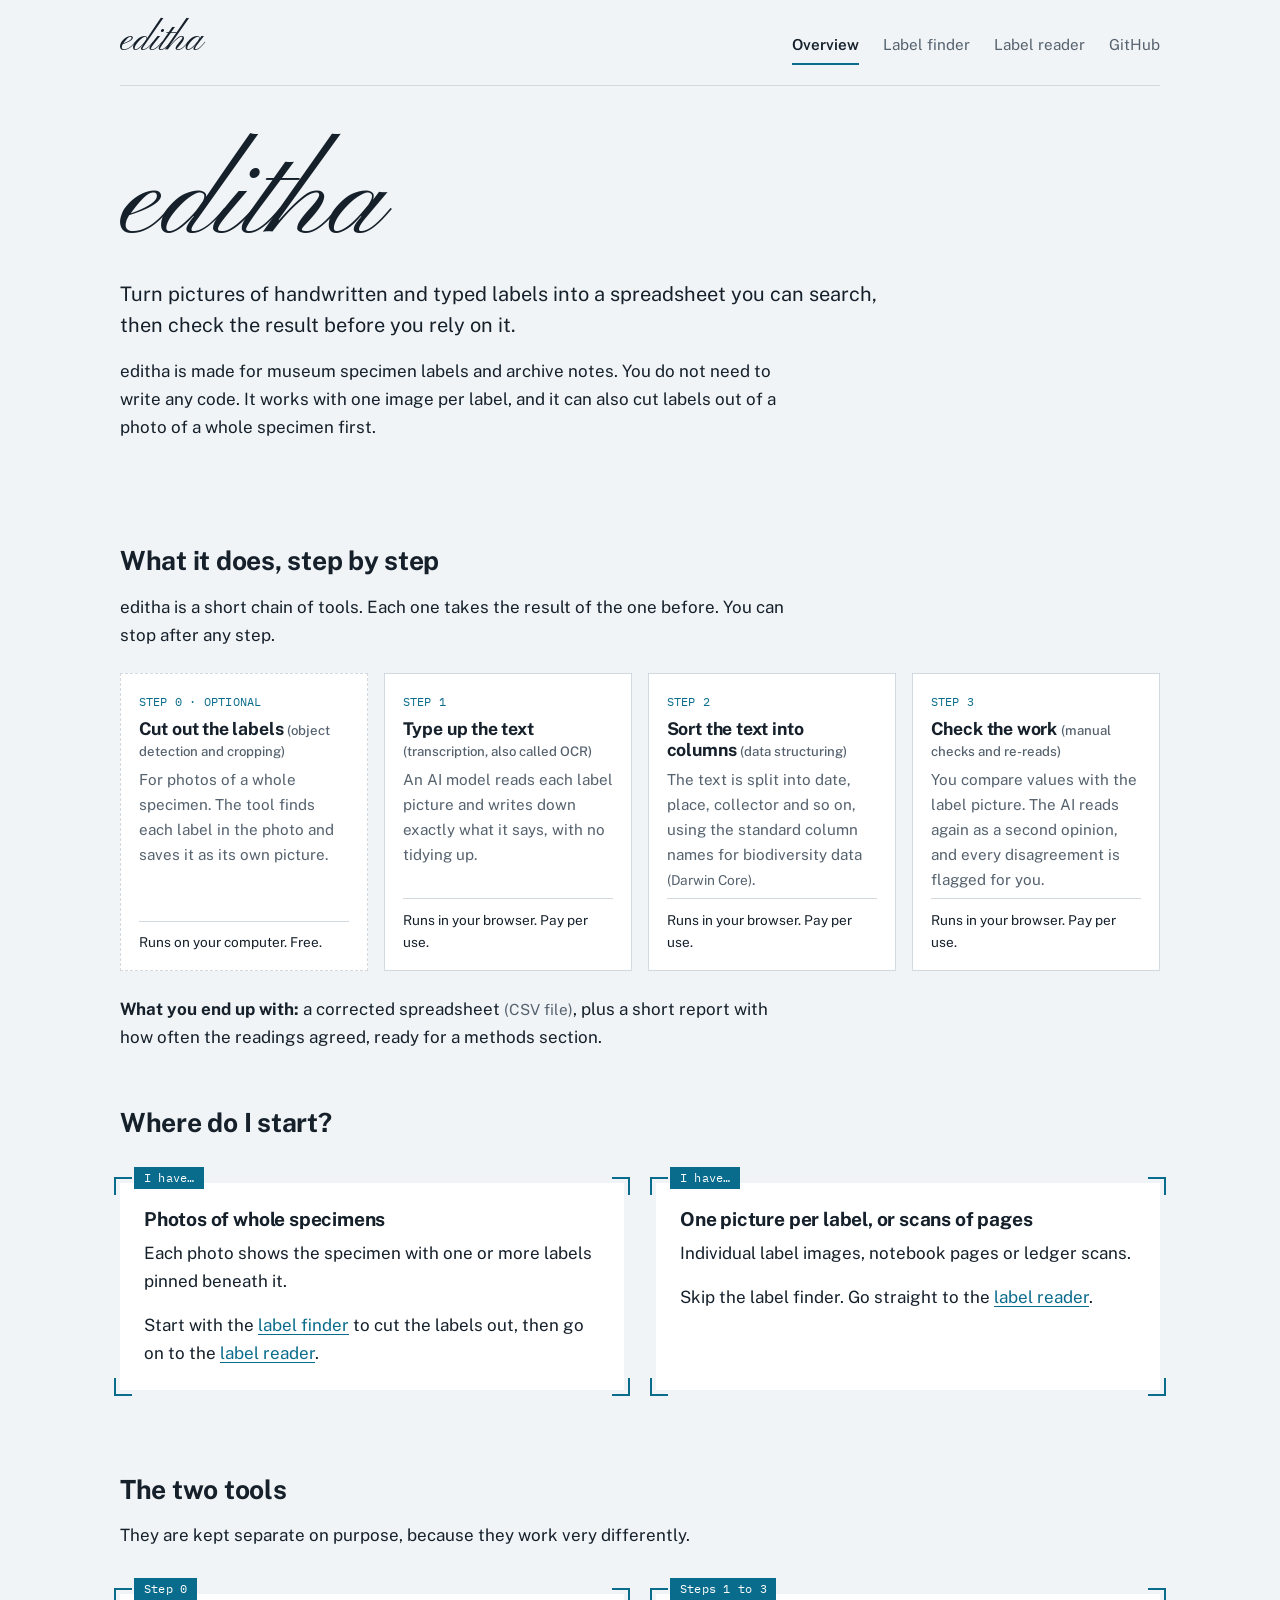
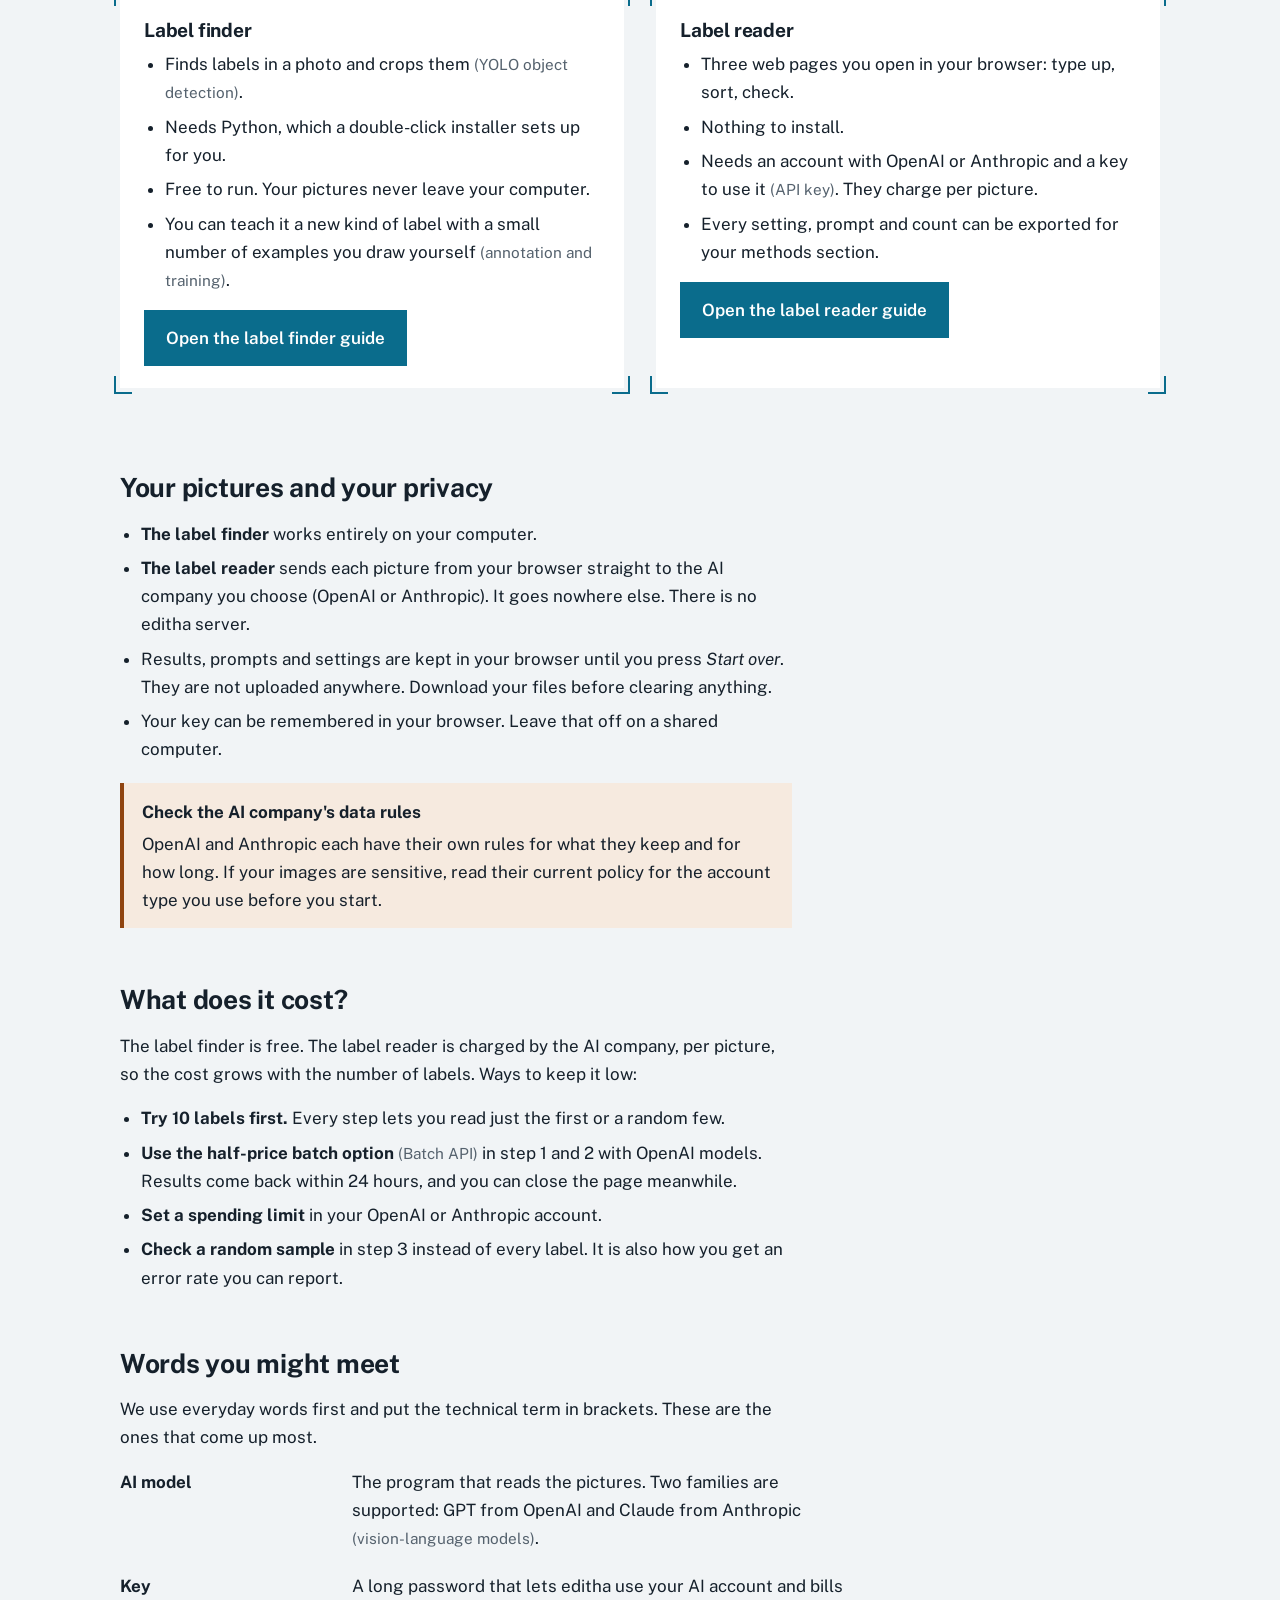
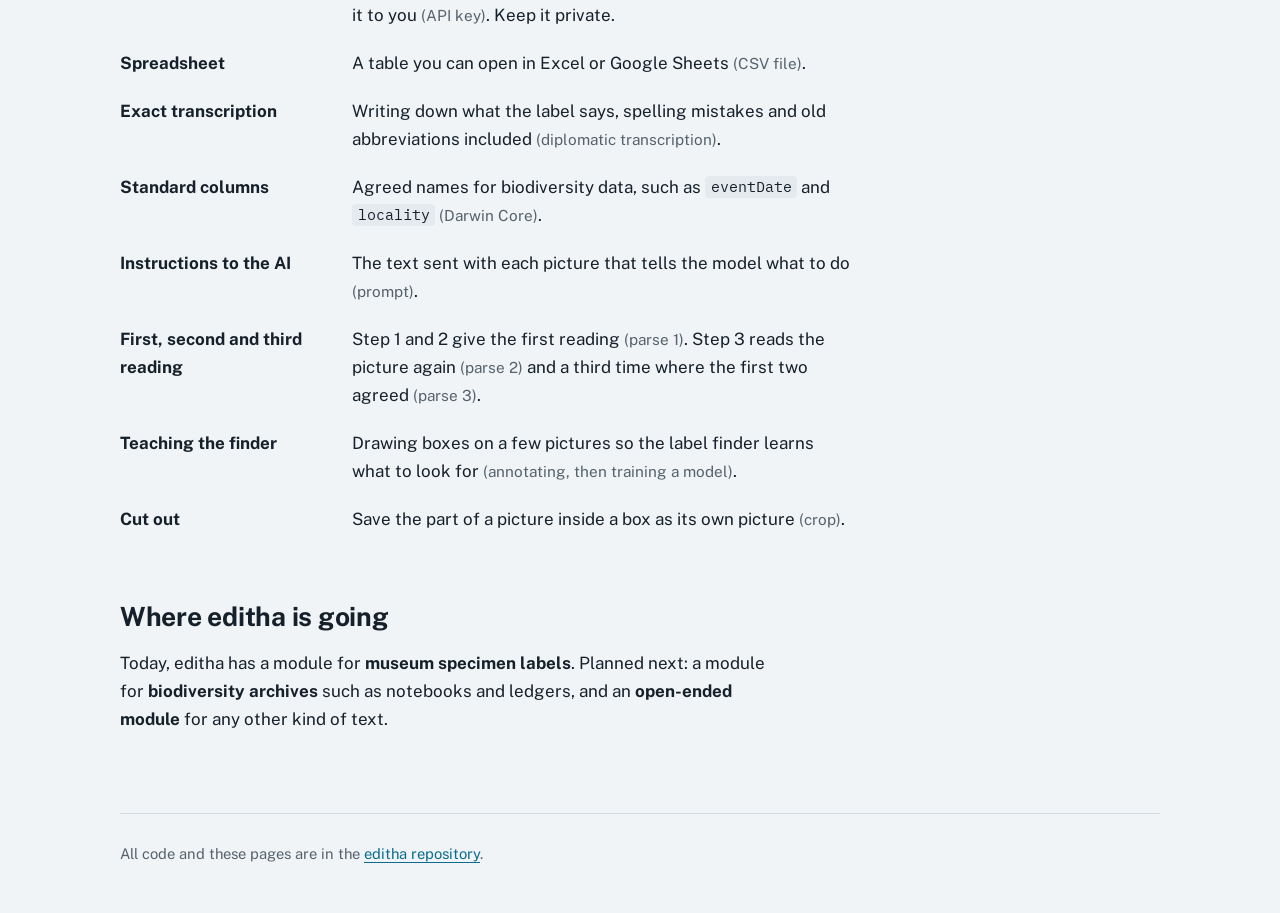
==== docs/index.html @ 1c36fdea "Add companion website: overview, label finder guide, label reader guide Static pages in docs/ writte" ====
<!doctype html>
<html lang="en">
<head>
<meta charset="utf-8">
<meta name="viewport" content="width=device-width, initial-scale=1, viewport-fit=cover">
<meta name="claude:viewport-fit-sides" content="cover">
<title>editha guides</title>
<link rel="preconnect" href="https://fonts.googleapis.com">
<link rel="preconnect" href="https://fonts.gstatic.com" crossorigin>
<link href="https://fonts.googleapis.com/css2?family=IBM+Plex+Mono:wght@500&family=Pinyon+Script&family=Public+Sans:wght@400;500;600;700&display=swap" rel="stylesheet">
<link rel="stylesheet" href="style.css">
</head>
<body>
<div class="wrap">

<header class="site-head">
  <a class="wordmark" href="index.html">editha</a>
  <nav class="site-nav" aria-label="Main">
    <a href="index.html" aria-current="page">Overview</a>
    <a href="label-finder.html">Label finder</a>
    <a href="label-reader.html">Label reader</a>
    <a href="https://github.com/montejo-kovacevich-lab/editha">GitHub</a>
  </nav>
</header>

<main>
<section class="hero">
  <h1 class="script">editha</h1>
  <p class="lede">Turn pictures of handwritten and typed labels into a spreadsheet you can search, then check the result before you rely on it.</p>
  <p class="prose">editha is made for museum specimen labels and archive notes. You do not need to write any code. It works with one image per label, and it can also cut labels out of a photo of a whole specimen first.</p>
</section>

<section aria-labelledby="what">
  <h2 id="what">What it does, step by step</h2>
  <p class="prose">editha is a short chain of tools. Each one takes the result of the one before. You can stop after any step.</p>
  <ol class="flow">
    <li class="optional">
      <span class="k">STEP 0 · OPTIONAL</span>
      <h3>Cut out the labels <span class="j">(object detection and cropping)</span></h3>
      <p>For photos of a whole specimen. The tool finds each label in the photo and saves it as its own picture.</p>
      <span class="where">Runs on your computer. Free.</span>
    </li>
    <li>
      <span class="k">STEP 1</span>
      <h3>Type up the text <span class="j">(transcription, also called OCR)</span></h3>
      <p>An AI model reads each label picture and writes down exactly what it says, with no tidying up.</p>
      <span class="where">Runs in your browser. Pay per use.</span>
    </li>
    <li>
      <span class="k">STEP 2</span>
      <h3>Sort the text into columns <span class="j">(data structuring)</span></h3>
      <p>The text is split into date, place, collector and so on, using the standard column names for biodiversity data <span class="j">(Darwin Core)</span>.</p>
      <span class="where">Runs in your browser. Pay per use.</span>
    </li>
    <li>
      <span class="k">STEP 3</span>
      <h3>Check the work <span class="j">(manual checks and re-reads)</span></h3>
      <p>You compare values with the label picture. The AI reads again as a second opinion, and every disagreement is flagged for you.</p>
      <span class="where">Runs in your browser. Pay per use.</span>
    </li>
  </ol>
  <p class="prose"><strong>What you end up with:</strong> a corrected spreadsheet <span class="j">(CSV file)</span>, plus a short report with how often the readings agreed, ready for a methods section.</p>
</section>

<section aria-labelledby="start">
  <h2 id="start">Where do I start?</h2>
  <div class="two">
    <div class="dbox"><span class="tag">I have…</span>
      <h3>Photos of whole specimens</h3>
      <p>Each photo shows the specimen with one or more labels pinned beneath it.</p>
      <p>Start with the <a href="label-finder.html">label finder</a> to cut the labels out, then go on to the <a href="label-reader.html">label reader</a>.</p>
    </div>
    <div class="dbox"><span class="tag">I have…</span>
      <h3>One picture per label, or scans of pages</h3>
      <p>Individual label images, notebook pages or ledger scans.</p>
      <p>Skip the label finder. Go straight to the <a href="label-reader.html">label reader</a>.</p>
    </div>
  </div>
</section>

<section aria-labelledby="tools">
  <h2 id="tools">The two tools</h2>
  <p class="prose">They are kept separate on purpose, because they work very differently.</p>
  <div class="two">
    <div class="dbox"><span class="tag">Step 0</span>
      <h3>Label finder</h3>
      <ul>
        <li>Finds labels in a photo and crops them <span class="j">(YOLO object detection)</span>.</li>
        <li>Needs Python, which a double-click installer sets up for you.</li>
        <li>Free to run. Your pictures never leave your computer.</li>
        <li>You can teach it a new kind of label with a small number of examples you draw yourself <span class="j">(annotation and training)</span>.</li>
      </ul>
      <p><a class="btn" href="label-finder.html">Open the label finder guide</a></p>
    </div>
    <div class="dbox"><span class="tag">Steps 1 to 3</span>
      <h3>Label reader</h3>
      <ul>
        <li>Three web pages you open in your browser: type up, sort, check.</li>
        <li>Nothing to install.</li>
        <li>Needs an account with OpenAI or Anthropic and a key to use it <span class="j">(API key)</span>. They charge per picture.</li>
        <li>Every setting, prompt and count can be exported for your methods section.</li>
      </ul>
      <p><a class="btn" href="label-reader.html">Open the label reader guide</a></p>
    </div>
  </div>
</section>

<section aria-labelledby="privacy">
  <h2 id="privacy">Your pictures and your privacy</h2>
  <ul class="prose">
    <li><strong>The label finder</strong> works entirely on your computer.</li>
    <li><strong>The label reader</strong> sends each picture from your browser straight to the AI company you choose (OpenAI or Anthropic). It goes nowhere else. There is no editha server.</li>
    <li>Results, prompts and settings are kept in your browser until you press <em>Start over</em>. They are not uploaded anywhere. Download your files before clearing anything.</li>
    <li>Your key can be remembered in your browser. Leave that off on a shared computer.</li>
  </ul>
  <div class="callout warn prose">
    <strong class="t">Check the AI company's data rules</strong>
    <p>OpenAI and Anthropic each have their own rules for what they keep and for how long. If your images are sensitive, read their current policy for the account type you use before you start.</p>
  </div>
</section>

<section aria-labelledby="cost">
  <h2 id="cost">What does it cost?</h2>
  <p class="prose">The label finder is free. The label reader is charged by the AI company, per picture, so the cost grows with the number of labels. Ways to keep it low:</p>
  <ul class="prose">
    <li><strong>Try 10 labels first.</strong> Every step lets you read just the first or a random few.</li>
    <li><strong>Use the half-price batch option</strong> <span class="j">(Batch API)</span> in step 1 and 2 with OpenAI models. Results come back within 24 hours, and you can close the page meanwhile.</li>
    <li><strong>Set a spending limit</strong> in your OpenAI or Anthropic account.</li>
    <li><strong>Check a random sample</strong> in step 3 instead of every label. It is also how you get an error rate you can report.</li>
  </ul>
</section>

<section aria-labelledby="gloss">
  <h2 id="gloss">Words you might meet</h2>
  <p class="prose">We use everyday words first and put the technical term in brackets. These are the ones that come up most.</p>
  <dl class="gloss">
    <dt>AI model</dt><dd>The program that reads the pictures. Two families are supported: GPT from OpenAI and Claude from Anthropic <span class="j">(vision-language models)</span>.</dd>
    <dt>Key</dt><dd>A long password that lets editha use your AI account and bills it to you <span class="j">(API key)</span>. Keep it private.</dd>
    <dt>Spreadsheet</dt><dd>A table you can open in Excel or Google Sheets <span class="j">(CSV file)</span>.</dd>
    <dt>Exact transcription</dt><dd>Writing down what the label says, spelling mistakes and old abbreviations included <span class="j">(diplomatic transcription)</span>.</dd>
    <dt>Standard columns</dt><dd>Agreed names for biodiversity data, such as <span class="f">eventDate</span> and <span class="f">locality</span> <span class="j">(Darwin Core)</span>.</dd>
    <dt>Instructions to the AI</dt><dd>The text sent with each picture that tells the model what to do <span class="j">(prompt)</span>.</dd>
    <dt>First, second and third reading</dt><dd>Step 1 and 2 give the first reading <span class="j">(parse 1)</span>. Step 3 reads the picture again <span class="j">(parse 2)</span> and a third time where the first two agreed <span class="j">(parse 3)</span>.</dd>
    <dt>Teaching the finder</dt><dd>Drawing boxes on a few pictures so the label finder learns what to look for <span class="j">(annotating, then training a model)</span>.</dd>
    <dt>Cut out</dt><dd>Save the part of a picture inside a box as its own picture <span class="j">(crop)</span>.</dd>
  </dl>
</section>

<section aria-labelledby="next">
  <h2 id="next">Where editha is going</h2>
  <p class="prose">Today, editha has a module for <strong>museum specimen labels</strong>. Planned next: a module for <strong>biodiversity archives</strong> such as notebooks and ledgers, and an <strong>open-ended module</strong> for any other kind of text.</p>
</section>
</main>

<footer class="site-foot">
  <p>All code and these pages are in the <a href="https://github.com/montejo-kovacevich-lab/editha">editha repository</a>.</p>
</footer>

</div>
</body>
</html>
---- docs/style.css ----
/* editha guides.
   Layout concept: a calm reference site. The one flourish is the "detection box":
   corner brackets and a small tag around key blocks, like the boxes the label finder draws. */

:root {
  --paper: #f1f4f6;
  --card: #ffffff;
  --ink: #15202b;
  --muted: #55626e;
  --line: #d2d9df;
  --box: #0a6c8c;
  --box-soft: #dfeef3;
  --note: #8f4410;
  --note-soft: #f6eadf;
  --code: #e5eaee;
  --font-script: "Pinyon Script", "Snell Roundhand", "Brush Script MT", "Segoe Script", cursive;
  --font-body: "Public Sans", system-ui, -apple-system, "Segoe UI", Roboto, sans-serif;
  --font-mono: "IBM Plex Mono", ui-monospace, "SF Mono", Menlo, Consolas, monospace;
}
@media (prefers-color-scheme: dark) {
  :root:not([data-theme="light"]) {
    --paper: #0f161c; --card: #172029; --ink: #e5ebef; --muted: #9aa8b4; --line: #2a3743;
    --box: #5cc2e0; --box-soft: #15303b; --note: #eba873; --note-soft: #33261a; --code: #202c36;
    color-scheme: dark;
  }
}
:root[data-theme="dark"] {
  --paper: #0f161c; --card: #172029; --ink: #e5ebef; --muted: #9aa8b4; --line: #2a3743;
  --box: #5cc2e0; --box-soft: #15303b; --note: #eba873; --note-soft: #33261a; --code: #202c36;
  color-scheme: dark;
}

* { box-sizing: border-box; }
html { scroll-behavior: smooth; scroll-padding-top: 1rem; }
@media (prefers-reduced-motion: reduce) { html { scroll-behavior: auto; } }

body {
  margin: 0;
  background: var(--paper);
  color: var(--ink);
  font-family: var(--font-body);
  font-size: 1.0625rem;
  line-height: 1.65;
  padding-left: max(16px, env(safe-area-inset-left, 0px));
  padding-right: max(16px, env(safe-area-inset-right, 0px));
}

.wrap { max-width: 1040px; margin: 0 auto; }
a { color: var(--box); text-underline-offset: 3px; }
a:focus-visible, summary:focus-visible { outline: 3px solid var(--box); outline-offset: 3px; border-radius: 3px; }

/* ---------- header ---------- */
.site-head {
  display: flex; flex-wrap: wrap; align-items: baseline; justify-content: space-between;
  gap: .25rem 2rem; padding-block: 1.25rem; border-bottom: 1px solid var(--line);
}
.wordmark {
  font-family: var(--font-script); font-size: 2.5rem; line-height: 1; color: var(--ink);
  text-decoration: none; font-weight: 400;
}
.site-nav { display: flex; flex-wrap: wrap; gap: .25rem 1.5rem; font-size: .95rem; }
.site-nav a { color: var(--muted); text-decoration: none; padding: .35rem 0; border-bottom: 2px solid transparent; }
.site-nav a:hover { color: var(--ink); }
.site-nav a[aria-current="page"] { color: var(--ink); border-bottom-color: var(--box); font-weight: 600; }

/* ---------- type ---------- */
h1, h2, h3 { line-height: 1.2; text-wrap: balance; font-weight: 700; letter-spacing: -.01em; }
h1 { font-size: clamp(2rem, 5vw, 3rem); margin: 0 0 1rem; }
h2 { font-size: 1.65rem; margin: 3.5rem 0 1rem; }
h3 { font-size: 1.2rem; margin: 2rem 0 .5rem; }
p { margin: 0 0 1rem; }
.lede { font-size: 1.25rem; line-height: 1.55; max-width: 38em; }
.j { color: var(--muted); font-size: .9em; font-weight: 400; } /* jargon in brackets */
h1 .j, h2 .j, h3 .j { font-size: .75em; font-weight: 500; letter-spacing: 0; }
h1 .j { display: block; font-size: .45em; margin-top: .4rem; line-height: 1.3; }
.eyebrow { font-size: .8rem; text-transform: uppercase; letter-spacing: .09em; color: var(--muted); font-weight: 600; margin: 0 0 .5rem; }
code, .f {
  font-family: var(--font-mono); font-size: .88em; background: var(--code);
  padding: .1em .38em; border-radius: 4px; word-break: break-word;
}
kbd {
  font-family: var(--font-mono); font-size: .85em; background: var(--card); border: 1px solid var(--line);
  border-bottom-width: 2px; padding: .05em .45em; border-radius: 5px; white-space: nowrap;
}
ul, ol { padding-left: 1.3rem; margin: 0 0 1rem; }
li { margin-bottom: .4rem; }
.prose { max-width: 42rem; }

/* ---------- hero ---------- */
.hero { padding-block: 3.5rem 2rem; }
.hero .script { font-family: var(--font-script); font-weight: 400; font-size: clamp(4.5rem, 14vw, 8rem); line-height: .95; margin: 0 0 1rem; letter-spacing: 0; }

/* ---------- detection box ---------- */
.dbox { position: relative; background: var(--card); padding: 1.6rem 1.5rem 1.4rem; margin: 1.75rem 0; --b: var(--box); }
.dbox::before {
  content: ""; position: absolute; inset: -6px; pointer-events: none;
  background:
    linear-gradient(var(--b), var(--b)) top left / 18px 2px no-repeat,
    linear-gradient(var(--b), var(--b)) top left / 2px 18px no-repeat,
    linear-gradient(var(--b), var(--b)) top right / 18px 2px no-repeat,
    linear-gradient(var(--b), var(--b)) top right / 2px 18px no-repeat,
    linear-gradient(var(--b), var(--b)) bottom left / 18px 2px no-repeat,
    linear-gradient(var(--b), var(--b)) bottom left / 2px 18px no-repeat,
    linear-gradient(var(--b), var(--b)) bottom right / 18px 2px no-repeat,
    linear-gradient(var(--b), var(--b)) bottom right / 2px 18px no-repeat;
}
.dbox > .tag {
  position: absolute; top: -.95rem; left: .9rem; background: var(--b); color: var(--card);
  font-family: var(--font-mono); font-size: .75rem; padding: .15rem .6rem; letter-spacing: .02em; line-height: 1.4;
}
:root:not([data-theme="dark"]) .dbox > .tag { color: #fff; }
.dbox h3:first-of-type { margin-top: 0; }
.dbox > :last-child { margin-bottom: 0; }

/* ---------- grids ---------- */
.two { display: grid; grid-template-columns: repeat(auto-fit, minmax(min(100%, 19rem), 1fr)); gap: 1.5rem 2rem; }
.two > * { min-width: 0; }

/* pipeline */
.flow { list-style: none; padding: 0; margin: 1.5rem 0; display: grid; gap: 1rem; grid-template-columns: repeat(auto-fit, minmax(min(100%, 15rem), 1fr)); counter-reset: none; }
.flow li { margin: 0; background: var(--card); border: 1px solid var(--line); padding: 1.1rem 1.1rem 1rem; display: flex; flex-direction: column; gap: .4rem; min-width: 0; }
.flow li.optional { border-style: dashed; }
.flow .k { font-family: var(--font-mono); font-size: .75rem; color: var(--box); letter-spacing: .02em; }
.flow h3 { margin: 0; font-size: 1.1rem; }
.flow p { margin: 0; font-size: .95rem; color: var(--muted); }
.flow .where { margin-top: auto; padding-top: .6rem; font-size: .85rem; border-top: 1px solid var(--line); color: var(--ink); }

/* three-box summary strip */
.trio { display: grid; gap: 1rem; grid-template-columns: repeat(auto-fit, minmax(min(100%, 13rem), 1fr)); margin: 1.5rem 0; }
.trio > div { background: var(--card); border: 1px solid var(--line); padding: 1rem; min-width: 0; }
.trio .k { font-family: var(--font-mono); font-size: .75rem; color: var(--box); }
.trio p { margin: .2rem 0 0; }

/* ---------- callouts ---------- */
.callout { border-left: 4px solid var(--box); background: var(--box-soft); padding: .9rem 1.1rem; margin: 1.25rem 0; max-width: 42rem; }
.callout > :last-child { margin-bottom: 0; }
.callout.warn { border-left-color: var(--note); background: var(--note-soft); }
.callout strong.t { display: block; margin-bottom: .25rem; }

/* ---------- guide pages ---------- */
.guide { display: grid; grid-template-columns: 14rem minmax(0, 1fr); gap: 3rem; align-items: start; padding-top: 2.5rem; }
.toc { position: sticky; top: 1rem; font-size: .92rem; }
.toc p { font-size: .75rem; text-transform: uppercase; letter-spacing: .09em; color: var(--muted); font-weight: 600; margin-bottom: .5rem; }
.toc ol { list-style: none; padding: 0; margin: 0; border-left: 2px solid var(--line); }
.toc li { margin: 0; }
.toc a { display: block; padding: .35rem .8rem; color: var(--muted); text-decoration: none; }
.toc a:hover { color: var(--ink); }
.guide-body > h1 { margin-top: 0; }
.guide-body h2:first-of-type { margin-top: 2rem; }
@media (max-width: 800px) {
  .guide { grid-template-columns: minmax(0, 1fr); gap: 1rem; }
  .toc { position: static; }
  .toc ol { display: flex; flex-wrap: wrap; border-left: 0; gap: .25rem .5rem; }
  .toc a { border: 1px solid var(--line); border-radius: 999px; padding: .25rem .8rem; }
}

/* numbered steps: the order matters, so the numbers are real */
.steps { list-style: none; padding: 0; margin: 1.5rem 0; counter-reset: s; max-width: 44rem; }
.steps > li { counter-increment: s; position: relative; padding: 0 0 1.4rem 3.1rem; margin: 0; }
.steps > li::before {
  content: counter(s); position: absolute; left: 0; top: -.1rem; width: 2.15rem; height: 2.15rem;
  border: 2px solid var(--box); color: var(--box); font-family: var(--font-mono); font-weight: 500;
  display: grid; place-items: center; background: var(--card);
}
.steps > li::after { content: ""; position: absolute; left: 1.07rem; top: 2.2rem; bottom: .2rem; width: 2px; background: var(--line); }
.steps > li:last-child::after { display: none; }
.steps > li > :first-child { margin-top: 0; }
.steps h3 { margin: 0 0 .3rem; font-size: 1.1rem; }
.steps p:last-child, .steps ul:last-child { margin-bottom: 0; }

/* ---------- tables, details ---------- */
.tablewrap { overflow-x: auto; margin: 1rem 0 1.5rem; }
table { border-collapse: collapse; width: 100%; font-size: .95rem; min-width: 32rem; background: var(--card); }
th, td { text-align: left; vertical-align: top; padding: .65rem .8rem; border-bottom: 1px solid var(--line); }
th { font-size: .8rem; text-transform: uppercase; letter-spacing: .06em; color: var(--muted); background: var(--paper); }
details { background: var(--card); border: 1px solid var(--line); margin: 0 0 .6rem; max-width: 44rem; }
summary { cursor: pointer; padding: .8rem 1rem; font-weight: 600; }
details[open] summary { border-bottom: 1px solid var(--line); }
details > :not(summary) { margin-left: 1rem; margin-right: 1rem; }
details > p:first-of-type, details > ul:first-of-type, details > ol:first-of-type { margin-top: .8rem; }
details > :last-child { margin-bottom: 1rem; }

dl.gloss { display: grid; grid-template-columns: minmax(8rem, 13rem) minmax(0, 1fr); gap: .5rem 1.5rem; max-width: 46rem; }
dl.gloss dt { font-weight: 700; margin: 0; }
dl.gloss dd { margin: 0 0 .75rem; }
@media (max-width: 560px) { dl.gloss { grid-template-columns: minmax(0, 1fr); gap: 0; } dl.gloss dd { margin-bottom: 1rem; } }

.next { display: flex; flex-wrap: wrap; gap: 1rem; margin-top: 3rem; }
.btn {
  display: inline-block; background: var(--box); color: #fff; text-decoration: none; padding: .75rem 1.25rem;
  font-weight: 600; border: 2px solid var(--box);
}
:root[data-theme="dark"] .btn { color: #0f161c; }
@media (prefers-color-scheme: dark) { :root:not([data-theme="light"]) .btn { color: #0f161c; } }
.btn.ghost { background: transparent; color: var(--box); }
.btn:hover { filter: brightness(1.08); }

.site-foot { margin-top: 5rem; padding-block: 1.75rem 2.5rem; border-top: 1px solid var(--line); color: var(--muted); font-size: .92rem; }
.site-foot p { margin: 0 0 .4rem; }
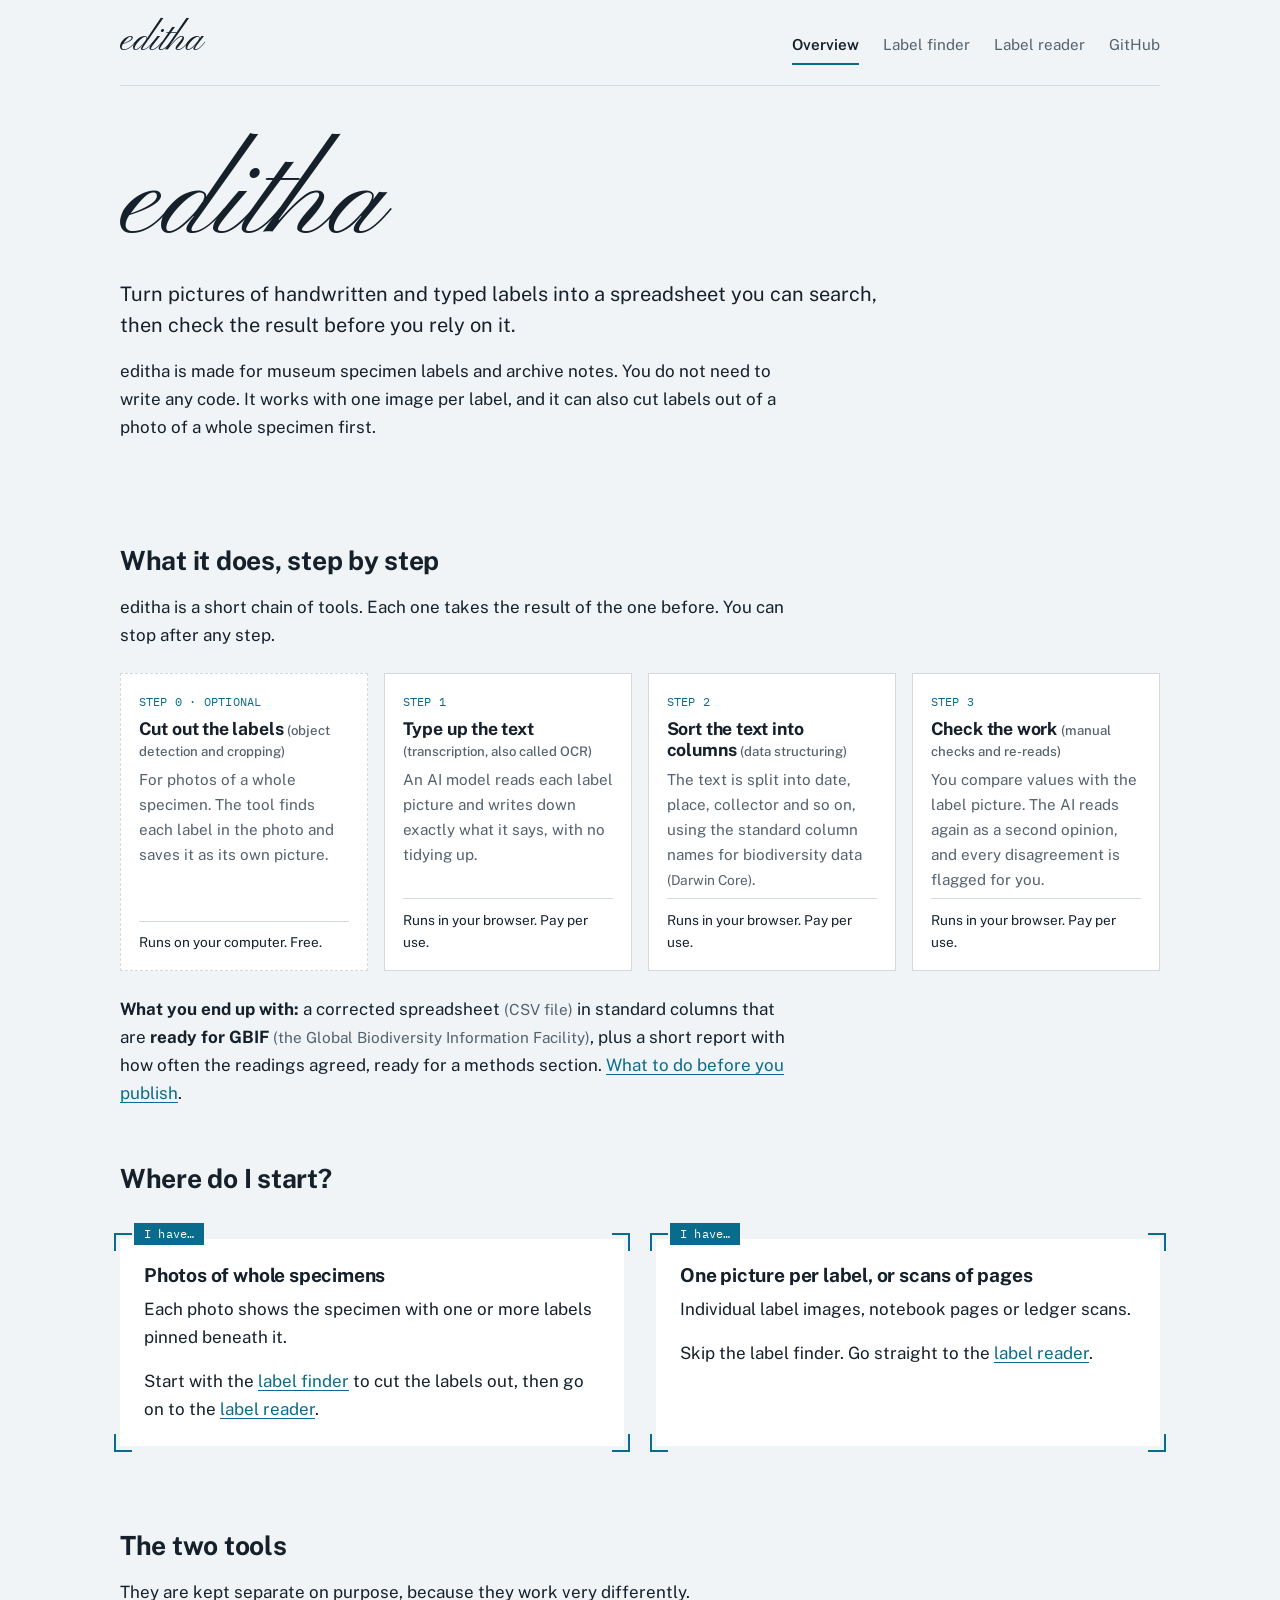
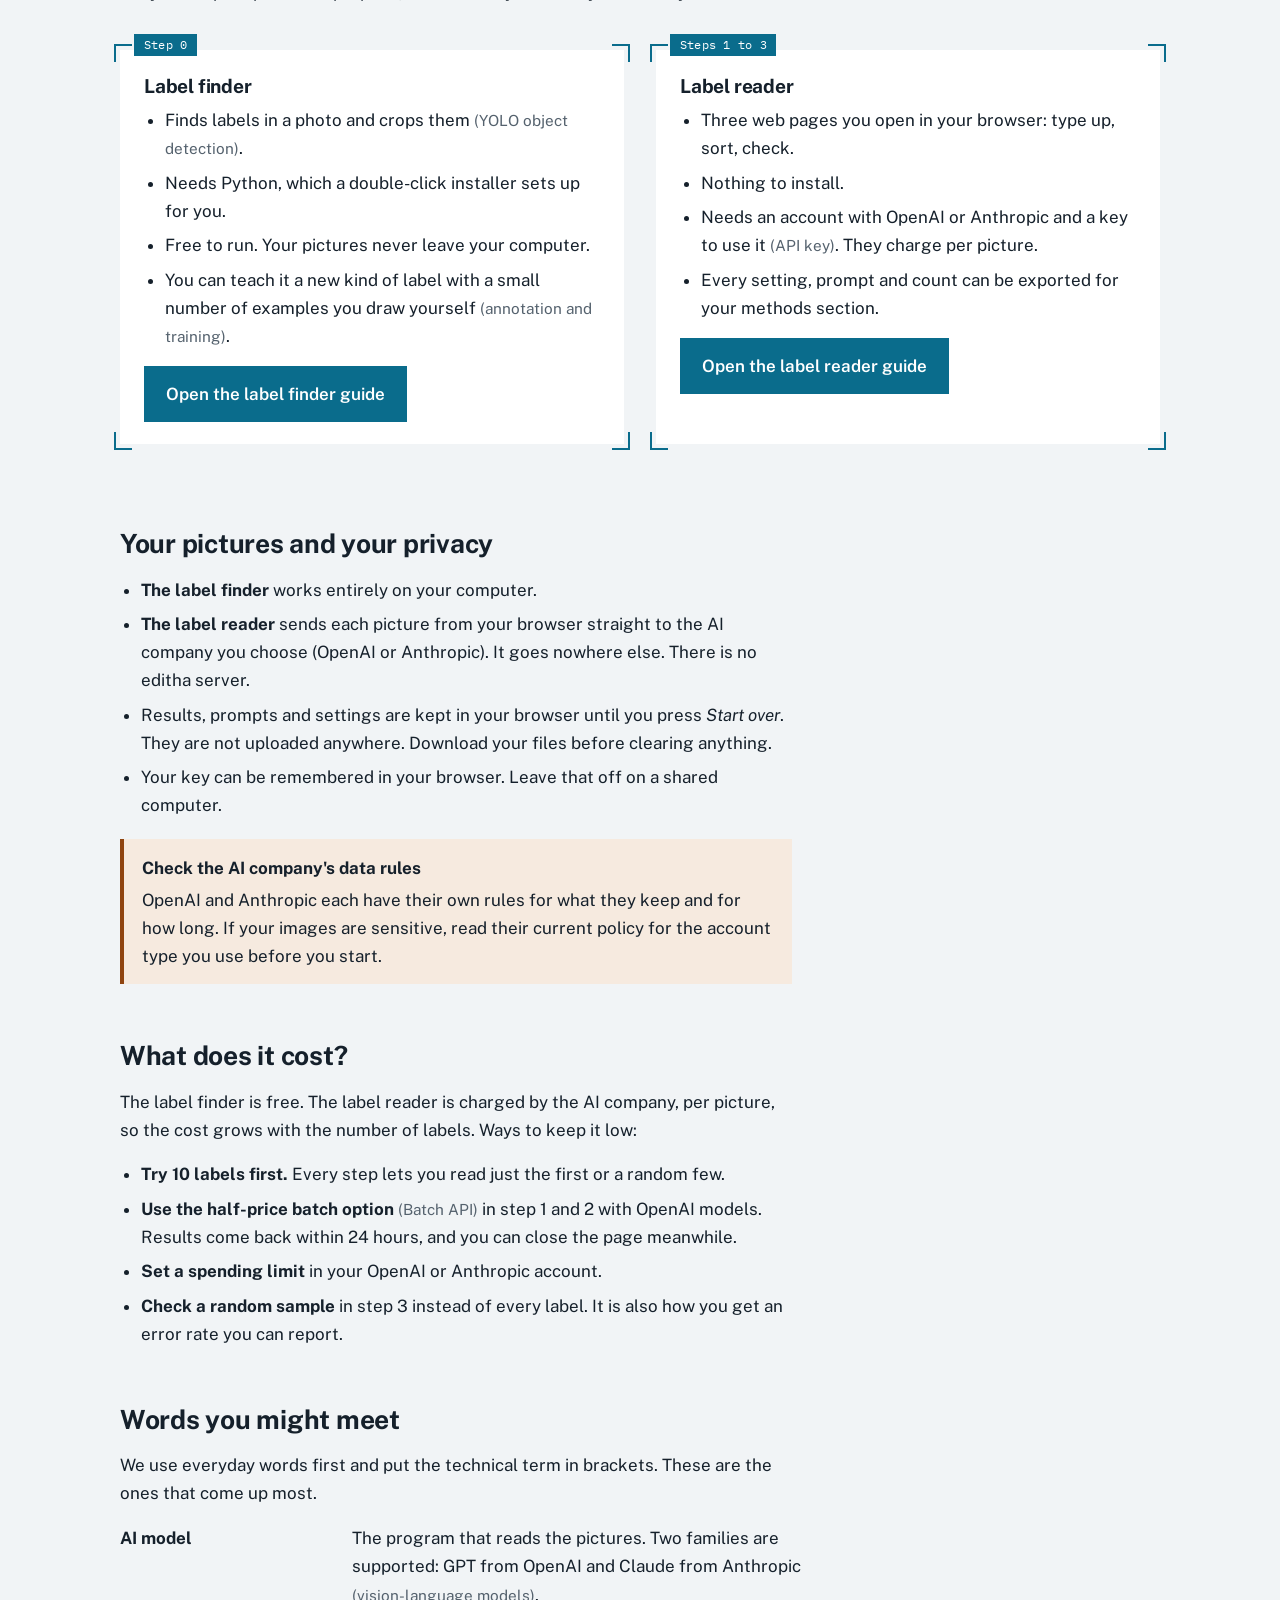
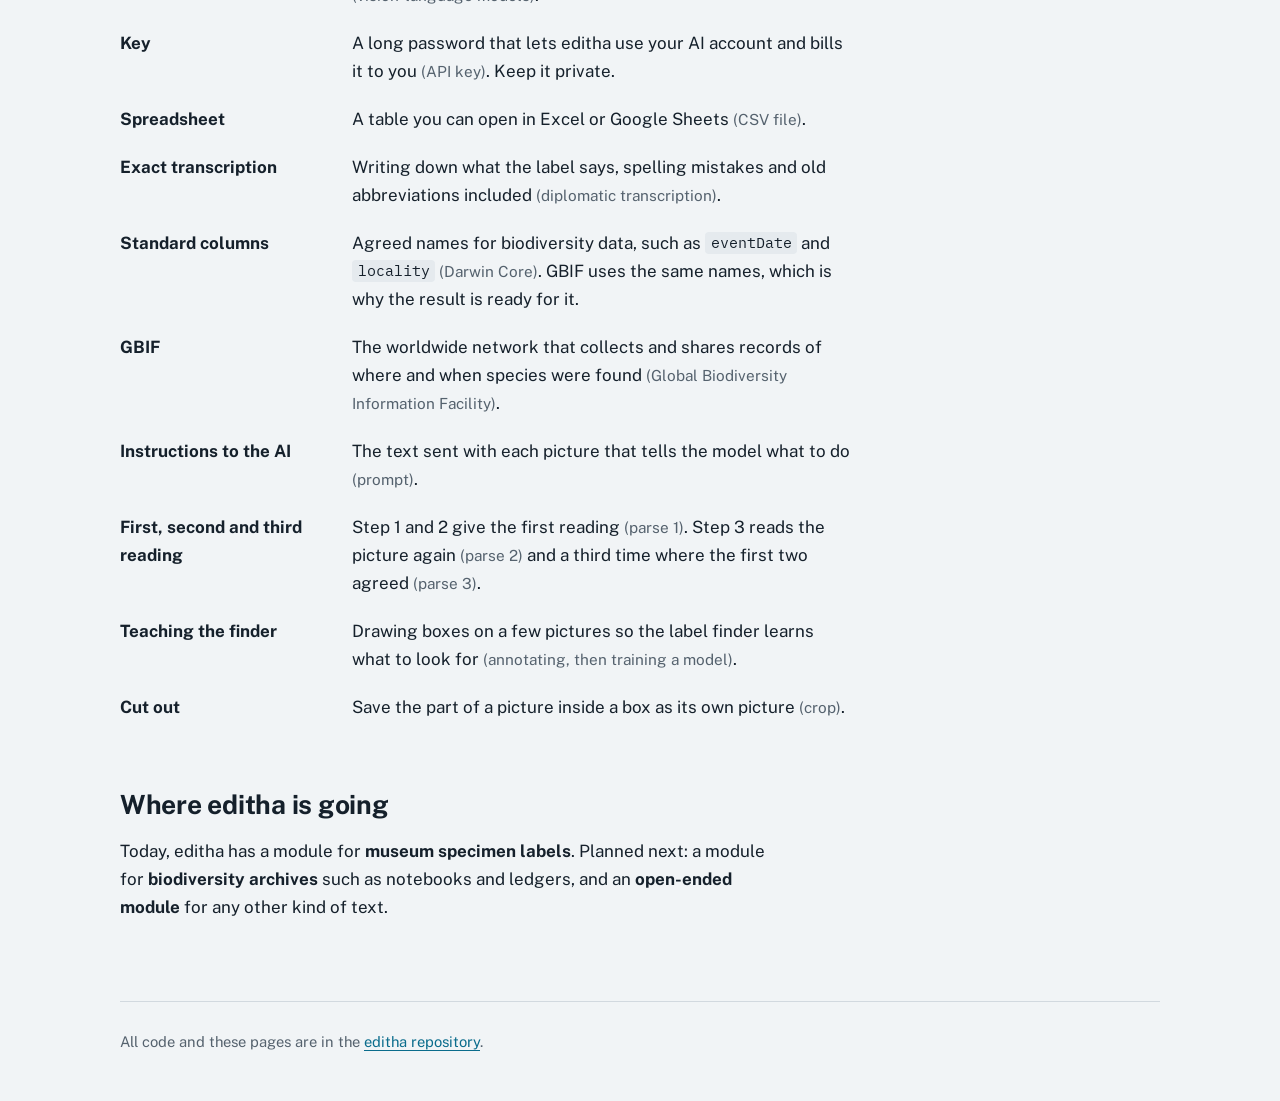
==== commit fada899c: "State that outputs are GBIF-ready (Darwin Core) and what to do before publishing Add a Getting data " ====
--- a/docs/index.html
+++ b/docs/index.html
@@ -19,7 +19,7 @@
     <a href="index.html" aria-current="page">Overview</a>
     <a href="label-finder.html">Label finder</a>
     <a href="label-reader.html">Label reader</a>
-    <a href="https://github.com/montejo-kovacevich-lab/editha">GitHub</a>
+    <a href="https://github.com/montejo-kovacevich-lab/editha" target="_blank" rel="noopener noreferrer">GitHub</a>
   </nav>
 </header>
 
@@ -59,7 +59,7 @@
       <span class="where">Runs in your browser. Pay per use.</span>
     </li>
   </ol>
-  <p class="prose"><strong>What you end up with:</strong> a corrected spreadsheet <span class="j">(CSV file)</span>, plus a short report with how often the readings agreed, ready for a methods section.</p>
+  <p class="prose"><strong>What you end up with:</strong> a corrected spreadsheet <span class="j">(CSV file)</span> in standard columns that are <strong>ready for GBIF</strong> <span class="j">(the Global Biodiversity Information Facility)</span>, plus a short report with how often the readings agreed, ready for a methods section. <a href="label-reader.html#gbif">What to do before you publish</a>.</p>
 </section>
 
 <section aria-labelledby="start">
@@ -138,7 +138,8 @@
     <dt>Key</dt><dd>A long password that lets editha use your AI account and bills it to you <span class="j">(API key)</span>. Keep it private.</dd>
     <dt>Spreadsheet</dt><dd>A table you can open in Excel or Google Sheets <span class="j">(CSV file)</span>.</dd>
     <dt>Exact transcription</dt><dd>Writing down what the label says, spelling mistakes and old abbreviations included <span class="j">(diplomatic transcription)</span>.</dd>
-    <dt>Standard columns</dt><dd>Agreed names for biodiversity data, such as <span class="f">eventDate</span> and <span class="f">locality</span> <span class="j">(Darwin Core)</span>.</dd>
+    <dt>Standard columns</dt><dd>Agreed names for biodiversity data, such as <span class="f">eventDate</span> and <span class="f">locality</span> <span class="j">(Darwin Core)</span>. GBIF uses the same names, which is why the result is ready for it.</dd>
+    <dt>GBIF</dt><dd>The worldwide network that collects and shares records of where and when species were found <span class="j">(Global Biodiversity Information Facility)</span>.</dd>
     <dt>Instructions to the AI</dt><dd>The text sent with each picture that tells the model what to do <span class="j">(prompt)</span>.</dd>
     <dt>First, second and third reading</dt><dd>Step 1 and 2 give the first reading <span class="j">(parse 1)</span>. Step 3 reads the picture again <span class="j">(parse 2)</span> and a third time where the first two agreed <span class="j">(parse 3)</span>.</dd>
     <dt>Teaching the finder</dt><dd>Drawing boxes on a few pictures so the label finder learns what to look for <span class="j">(annotating, then training a model)</span>.</dd>
@@ -153,7 +154,7 @@
 </main>
 
 <footer class="site-foot">
-  <p>All code and these pages are in the <a href="https://github.com/montejo-kovacevich-lab/editha">editha repository</a>.</p>
+  <p>All code and these pages are in the <a href="https://github.com/montejo-kovacevich-lab/editha" target="_blank" rel="noopener noreferrer">editha repository</a>.</p>
 </footer>
 
 </div>
